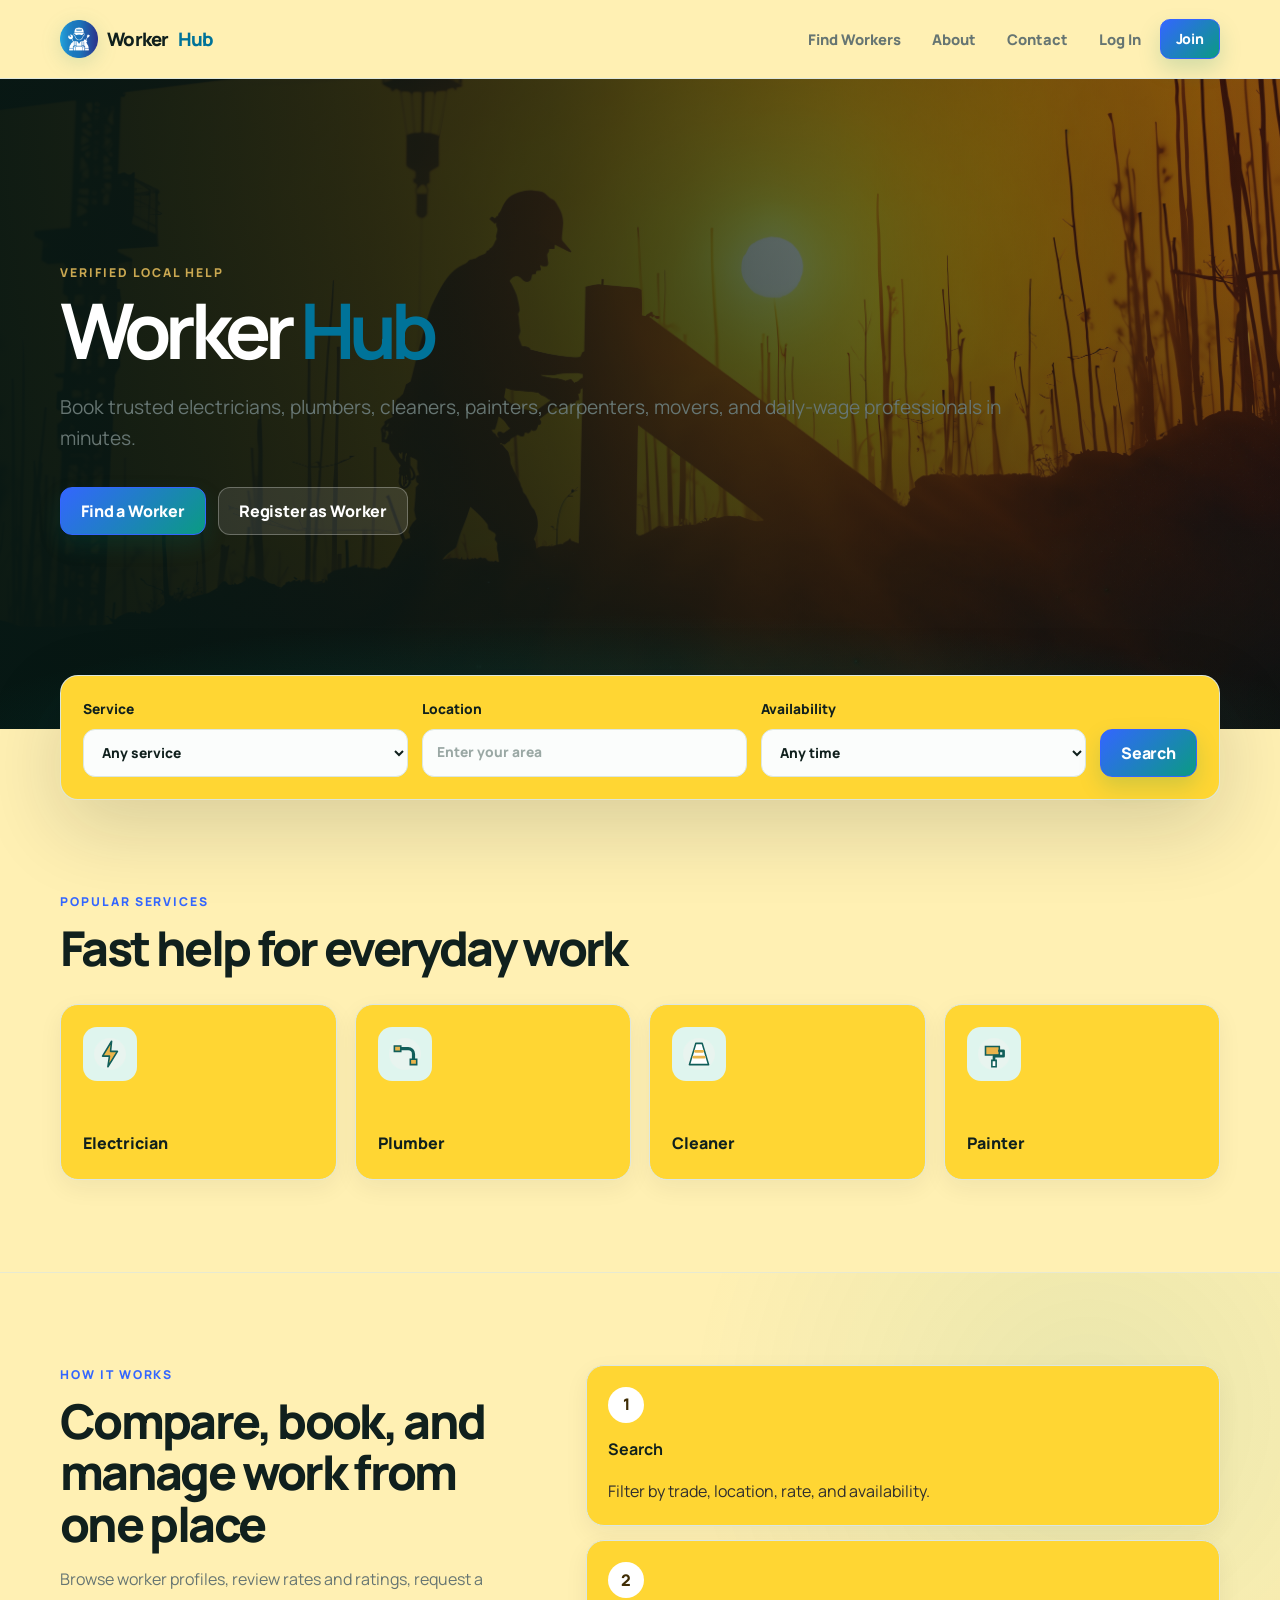
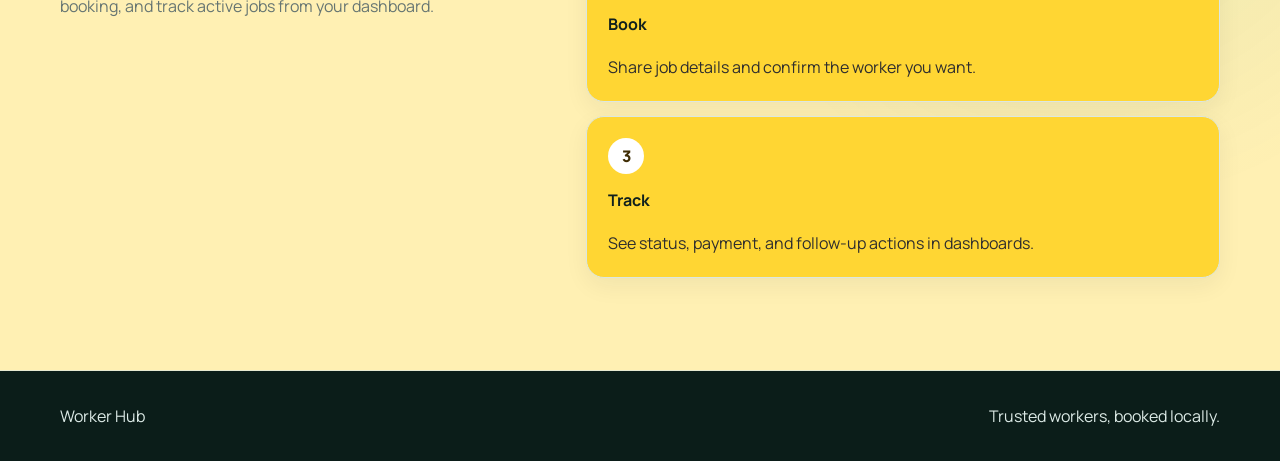
==== index.html @ ec6830d8 "feat: initialize WorkerHub project" ====
<!DOCTYPE html>
<html lang="en">
<head>
  <meta charset="UTF-8">
  <meta name="viewport" content="width=device-width, initial-scale=1.0">
  <title>Worker Hub| Skilled Local Workers</title>
  <link rel="preconnect" href="https://fonts.googleapis.com">
  <link rel="preconnect" href="https://fonts.gstatic.com" crossorigin>
  <link href="https://fonts.googleapis.com/css2?family=Manrope:wght@400;500;600;700;800&family=Plus+Jakarta+Sans:wght@500;600;700;800&display=swap" rel="stylesheet">
  <link rel="stylesheet" href="css/style.css">
  <link rel="stylesheet" href="css/responsive.css">
</head>
<body>
  <header class="site-header">
    <nav class="nav container" aria-label="Primary navigation">
      <a class="brand" href="index.html">
        <img src="assets/icons/logo.png" alt="" class="brand-icon">
        <span>Worker</span><span class="deb">Hub</span>
      </a>
      <button class="nav-toggle" type="button" aria-label="Open navigation" aria-expanded="false">☰</button>
      <div class="nav-links" data-nav-links>
        <a href="workers.html">Find Workers</a>
        <a href="about.html">About</a>
        <a href="contact.html">Contact</a>
        <a href="login.html">Log In</a>
        <a class="btn btn-small" href="register.html">Join</a>
      </div>
    </nav>
  </header>

  <main>
    <section class="hero">
      <div class="hero-media" role="img" aria-label="Skilled professionals ready for local work"></div>
      <div class="hero-content container">
        <p class="eyebrow">Verified local help</p>
        <h1>Worker<span class="gourab"> Hub</span></h1>
        <p>Book trusted electricians, plumbers, cleaners, painters, carpenters, movers, and daily-wage professionals in minutes.</p>
        <div class="hero-actions">
          <a class="btn" href="workers.html">Find a Worker</a>
          <a class="btn btn-secondary" href="register.html">Register as Worker</a>
        </div>
      </div>
    </section>

    <section class="search-band">
      <div class="container search-panel">
        <label>
          Service
          <select id="home-service">
            <option value="">Any service</option>
            <option>Electrician</option>
            <option>Plumber</option>
            <option>Cleaner</option>
            <option>Painter</option>
            <option>Carpenter</option>
          </select>
        </label>
        <label>
          Location
          <input id="home-location" type="text" placeholder="Enter your area">
        </label>
        <label>
          Availability
          <select id="home-availability">
            <option value="">Any time</option>
            <option>Today</option>
            <option>This week</option>
          </select>
        </label>
        <button class="btn" id="home-search" type="button">Search</button>
      </div>
    </section>

    <section class="section container">
      <div class="section-heading">
        <p class="eyebrow">Popular services</p>
        <h2>Fast help for everyday work</h2>
      </div>
      <div class="service-grid">
        <a class="service-card" href="workers.html?service=Electrician"><img src="assets/icons/electrician.svg" alt="">Electrician</a>
        <a class="service-card" href="workers.html?service=Plumber"><img src="assets/icons/plumber.svg" alt="">Plumber</a>
        <a class="service-card" href="workers.html?service=Cleaner"><img src="assets/icons/cleaner.svg" alt="">Cleaner</a>
        <a class="service-card" href="workers.html?service=Painter"><img src="assets/icons/painter.svg" alt="">Painter</a>
      </div>
    </section>

    <section class="section tinted">
      <div class="container split">
        <div>
          <p class="eyebrow">How it works</p>
          <h2>Compare, book, and manage work from one place</h2>
          <p class="muted">Browse worker profiles, review rates and ratings, request a booking, and track active jobs from your dashboard.</p>
        </div>
        <div class="steps">
          <div><span>1</span><strong>Search</strong><p>Filter by trade, location, rate, and availability.</p></div>
          <div><span>2</span><strong>Book</strong><p>Share job details and confirm the worker you want.</p></div>
          <div><span>3</span><strong>Track</strong><p>See status, payment, and follow-up actions in dashboards.</p></div>
        </div>
      </div>
    </section>
  </main>

  <footer class="site-footer">
    <div class="container footer-inner">
      <span>Worker Hub</span>
      <span>Trusted workers, booked locally.</span>
    </div>
  </footer>
  <script src="js/app.js"></script>
</body>
</html>
---- css/style.css ----
/* =========================================================
   WorkerHub — Premium visual system
   ========================================================= */

/* ---------- Design tokens ---------- */
:root {
  --bg: #fff0b3;
  --surface: #ffffff;
  --surface-soft: #f0f7f4;
  --ink: #10201d;
  --muted: #667572;
  --line: #dbe7e2;
  --primary: #3366ff;
  --primary-dark: #056554;
  --primary-soft: #dff5ee;
  --accent: #f4b942;
  --accent-soft: #fff4d8;
  --danger: #b42318;
  --white: #ffffff;
  --shadow-sm: 0 8px 24px rgba(16, 32, 29, 0.06);
  --shadow: 0 18px 50px rgba(16, 32, 29, 0.10);
  --shadow-lg: 0 28px 80px rgba(16, 32, 29, 0.16);
  --radius-sm: 10px;
  --radius: 18px;
  --radius-lg: 28px;
}

/* ---------- Global reset ---------- */
* {
  box-sizing: border-box;
}

html {
  scroll-behavior: smooth;
}

body {
  margin: 0;
  background:
    radial-gradient(circle at 10% 0%, rgba(8, 127, 107, 0.06), transparent 28rem),
    var(--bg);
  color: var(--ink);
  font-family: "Manrope", "Plus Jakarta Sans", Arial, Helvetica, sans-serif;
  line-height: 1.65;
  -webkit-font-smoothing: antialiased;
  text-rendering: optimizeLegibility;
}

::selection {
  background: var(--primary);
  color: var(--white);
}

a {
  color: inherit;
  text-decoration: none;
}

img {
  max-width: 100%;
  display: block;
}

button,
input,
select,
textarea {
  font: inherit;
}

button,
a,
input,
select,
textarea {
  -webkit-tap-highlight-color: transparent;
}

/* ---------- Layout helpers ---------- */
.container {
  width: min(1160px, calc(100% - 40px));
  margin-inline: auto;
}

/* ---------- Header / navigation ---------- */
.site-header {
  position: sticky;
  top: 0;
  z-index: 50;
  background:#fff0b3;
  border-bottom: 1px solid rgba(219, 231, 226, 0.9);
  backdrop-filter: blur(18px) saturate(140%);
  -webkit-backdrop-filter: blur(18px) saturate(140%);
}

.nav {
  min-height: 78px;
  display: flex;
  align-items: center;
  justify-content: space-between;
  gap: 28px;
}

.brand {
  display: inline-flex;
  align-items: center;
  gap: 9px;
  flex: 0 0 auto;
  font-size: 1.16rem;
  font-weight: 900;
  letter-spacing: -0.04em;
}

.brand-icon {
  width: 38px;
  height: 38px;
  object-fit: contain;
  filter: drop-shadow(0 5px 10px rgba(8, 127, 107, 0.15));
}



.nav-links {
  display: flex;
  align-items: center;
  justify-content: flex-end;
  gap: 7px;
  color: var(--muted);
  font-size: 0.92rem;
  font-weight: 800;
}

.nav-links > a:not(.btn) {
  padding: 10px 12px;
  border-radius: 10px;
  transition: color 0.2s ease, background 0.2s ease, transform 0.2s ease;
}

.nav-links > a:not(.btn):hover,
.nav-links > a.active {
  color: var(--primary);
  background: var(--primary-soft);
}

.nav-toggle {
  display: none;
  width: 44px;
  height: 44px;
  border: 1px solid var(--line);
  border-radius: 12px;
  background: var(--surface);
  color: var(--ink);
  cursor: pointer;
  box-shadow: var(--shadow-sm);
}

/* ---------- Buttons ---------- */
.btn {
  display: inline-flex;
  align-items: center;
  justify-content: center;
  min-height: 48px;
  padding: 0 20px;
  border: 1px solid var(--primary);
  border-radius: 12px;
  background: linear-gradient(135deg, var(--primary), #0a9b82);
  color: var(--white);
  font-weight: 900;
  letter-spacing: -0.01em;
  cursor: pointer;
  box-shadow: 0 10px 22px rgba(8, 127, 107, 0.18);
  transition: transform 0.2s ease, box-shadow 0.2s ease, background 0.2s ease;
}

.btn:hover {
  background: linear-gradient(135deg, var(--primary-dark), var(--primary));
  transform: translateY(-2px);
  box-shadow: 0 14px 28px rgba(8, 127, 107, 0.24);
}

.btn:active {
  transform: translateY(0);
}

.btn-secondary {
  background: var(--surface);
  color: var(--primary);
  border-color: var(--line);
  box-shadow: none;
}

.btn-secondary:hover {
  background: var(--primary-soft);
  color: var(--primary-dark);
  border-color: #bfe5da;
  box-shadow: none;
}

.btn-small {
  min-height: 40px;
  padding-inline: 15px;
  border-radius: 10px;
  font-size: 0.88rem;
}

/* ---------- Hero ---------- */
.hero {
  min-height: 650px;
  position: relative;
  display: grid;
  align-items: center;
  overflow: hidden;
  color: var(--white);
}

.hero::after {
  content: "";
  position: absolute;
  inset: auto -10% -180px;
  height: 300px;
  background: radial-gradient(ellipse, rgba(8, 127, 107, 0.30), transparent 68%);
  pointer-events: none;
}

.hero-media {
  position: absolute;
  inset: 0;
  background:
    linear-gradient(90deg, rgba(6, 24, 20, 0.94) 0%, rgba(6, 24, 20, 0.74) 43%, rgba(6, 24, 20, 0.28) 100%),
    linear-gradient(180deg, rgba(4, 15, 13, 0.10), rgba(4, 15, 13, 0.40)),
    url("../assets/images/illustration-construction-site.jpg") center/cover no-repeat;
  transform: scale(1.02);
}

.hero-content {
  position: relative;
  z-index: 2;
  padding: 110px 0 120px;
}

.hero h1 {
  margin: 0;
  max-width: 760px;
  font-size: clamp(3rem, 6vw, 5rem);
  line-height: 0.97;
  letter-spacing: -0.075em;
  font-weight: 700;
}
.deb,
.gourab {
  color:  #007399;
}

.hero p:not(.eyebrow) {
  max-width: 1000px;
  margin: 24px 0 0;
  color: #667572;
  font-size: clamp(1rem, 2vw, 1.2rem);
}

.hero-actions {
  display: flex;
  gap: 12px;
  flex-wrap: wrap;
  margin-top: 32px;
}

.hero .btn-secondary {
  color: var(--white);
  background: rgba(255, 255, 255, 0.10);
  border-color: rgba(255, 255, 255, 0.28);
  backdrop-filter: blur(10px);
}

.hero .btn-secondary:hover {
  color: var(--white);
  background: rgba(255, 255, 255, 0.18);
  border-color: rgba(255, 255, 255, 0.45);
}

/* ---------- Typography ---------- */
.eyebrow {
  margin: 0 0 10px;
  color: var(--primary);
  font-size: 0.76rem;
  font-weight: 900;
  letter-spacing: 0.16em;
  text-transform: uppercase;
}

.hero .eyebrow {
  color: #caa851;
}

.muted {
  color: var(--muted);
}

.section-heading {
  max-width: 720px;
  margin-bottom: 30px;
}

.section-heading h2,
.split h2,
.prose h1,
.page-title h1,
.form-layout h1,
.dashboard h1 {
  margin: 0;
  font-size: clamp(2rem, 4vw, 3rem);
  line-height: 1.08;
  letter-spacing: -0.055em;
  font-weight: 900;
}


/* ---------- Home search ---------- */
.search-band {
  position: relative;
  z-index: 10;
  margin-top: -54px;
}

.search-panel {
  display: grid;
  grid-template-columns: 1fr 1fr 1fr auto;
  gap: 14px;
  align-items: end;
  padding: 22px;
  background: #ffd633;
  border: 1px solid rgba(219, 231, 226, 0.95);
  border-radius: var(--radius);
  box-shadow: var(--shadow-lg);
}

label {
  display: grid;
  gap: 8px;
  color: var(--ink);
  font-size: 0.86rem;
  font-weight: 900;
}

input,
select,
textarea {
  width: 100%;
  min-height: 48px;
  padding: 11px 14px;
  border: 1px solid var(--line);
  border-radius: 12px;
  outline: none;
  background: #fbfdfc;
  color: var(--ink);
  transition: border-color 0.2s ease, box-shadow 0.2s ease, background 0.2s ease;
}

input::placeholder,
textarea::placeholder {
  color: #9aa8a4;
}

input:focus,
select:focus,
textarea:focus {
  border-color: #69bca9;
  background: var(--white);
  box-shadow: 0 0 0 4px rgba(8, 127, 107, 0.10);
}

textarea {
  min-height: 140px;
  resize: vertical;
}

/* ---------- Sections ---------- */
.section {
  padding: 92px 0;
}

.tinted {
  background:
    radial-gradient(circle at 85% 20%, rgba(8, 127, 107, 0.09), transparent 25rem),
    #fff0b3;
  border-top: 1px solid rgba(219, 231, 226, 0.65);
  border-bottom: 1px solid rgba(219, 231, 226, 0.65);
}

/* ---------- Service cards ---------- */
.service-grid {
  display: grid;
  grid-template-columns: repeat(4, 1fr);
  gap: 18px;
}

.service-card {
  min-height: 176px;
  padding: 22px;
  border: 1px solid var(--line);
  border-radius: var(--radius);
  background: linear-gradient(145deg, #ffd633, #ffd633);
  display: grid;
  align-content: space-between;
  gap: 24px;
  font-weight: 900;
  box-shadow: var(--shadow-sm);
  transition: transform 0.25s ease, border-color 0.25s ease, box-shadow 0.25s ease;
}

.service-card:hover {
  transform: translateY(-6px);
  border-color: #a9d9cc;
  box-shadow: var(--shadow);
}

.service-card img {
  width: 54px;
  height: 54px;
  padding: 10px;
  border-radius: 14px;
  background: var(--primary-soft);
}

/* ---------- How-it-works ---------- */
.split {
  display: grid;
  grid-template-columns: 0.85fr 1.15fr;
  gap: 58px;
  align-items: start;
}

.steps {
  display: grid;
  gap: 14px;
}

.steps div,
.value-grid div {
  padding: 21px;
  border: 1px solid var(--line);
  border-radius: var(--radius);
  background: #ffd633;
  box-shadow: var(--shadow-sm);
  transition: transform 0.2s ease, box-shadow 0.2s ease;
}

.steps div:hover,
.value-grid div:hover {
  transform: translateY(-3px);
  box-shadow: var(--shadow);
}

.steps span {
  width: 36px;
  height: 36px;
  display: inline-grid;
  place-items: center;
  margin-bottom: 13px;
  border-radius: 50%;
  background: white;
  color: #3f2d05;
  font-weight: 900;
}

.steps strong {
  display: block;
  font-size: 1rem;
}

.steps p {
  margin-bottom: 0;
  color: rgb(47, 46, 46);
}

/* ---------- Generic pages / forms ---------- */
.page {
  padding: 64px 0 92px;
}

.page-title {
  margin-bottom: 30px;
}

.form-layout {
  display: grid;
  grid-template-columns: 0.8fr 1.2fr;
  gap: 56px;
  align-items: start;
}

.form-card {
  display: grid;
  gap: 18px;
  padding: 28px;
  border: 1px solid var(--line);
  border-radius: var(--radius);
  background: #fff0b3;
  box-shadow: var(--shadow);
}

.form-card .btn {
  width: 100%;
}

.form-row {
  display: grid;
  grid-template-columns: 1fr 1fr;
  gap: 14px;
}

.form-message {
  min-height: 24px;
  margin: 0;
  font-weight: 800;
  color: var(--primary);
}

.auth-page {
  min-height: 100vh;
  display: grid;
  place-items: center;
  padding: 32px 0;
  background:
    radial-gradient(circle at 20% 15%, rgba(8, 127, 107, 0.15), transparent 85rem),
    linear-gradient(rgba(114, 148, 215, 0.88), rgba(79, 132, 238, 0.88)),
    url("../assets/images/portrait-engineers-work-hours-job-site.jpg") center/cover no-repeat;
}

.auth-shell {
  width: min(460px, calc(100% - 32px));
  display: grid;
  gap: 18px;
}

.auth-shell > .brand {
  justify-self: center;
  font-size: 1.3rem;
}

.auth-card h1 {
  margin: 0;
}

.prose {
  max-width: 920px;
}

.prose > p {
  font-size: 1.08rem;
  color: var(--muted);
}

.value-grid {
  display: grid;
  grid-template-columns: repeat(3, 1fr);
  gap: 18px;
  margin-top: 32px;
}

.value-grid strong {
  font-size: 1.05rem;
}

.value-grid p {
  margin-bottom: 0;
  color: var(--muted);
}

/* ---------- Footer ---------- */
.site-footer {
  padding: 32px 0;
  background: #0b1d19;
  color: #dceae6;
}

.footer-inner {
  display: flex;
  justify-content: space-between;
  gap: 16px;
  flex-wrap: wrap;
}

/* ---------- Motion / accessibility ---------- */
@media (prefers-reduced-motion: no-preference) {
  .hero-content {
    animation: heroIn 0.7s ease both;
  }
}

@keyframes heroIn {
  from {
    opacity: 0;
    transform: translateY(18px);
  }
  to {
    opacity: 1;
    transform: translateY(0);
  }
}

:focus-visible {
  outline: 3px solid rgba(244, 185, 66, 0.75);
  outline-offset: 3px;
}
---- css/responsive.css ----
/* =========================================================
   WorkerHub — responsive layout enhancements
   ========================================================= */

/* ---------- Tablet ---------- */
@media (max-width: 960px) {
  .container {
    width: min(100% - 32px, 1160px);
  }

  .nav-toggle {
    display: inline-grid;
    place-items: center;
  }

  .nav-links {
    position: absolute;
    top: calc(100% + 10px);
    left: 16px;
    right: 16px;
    display: none;
    padding: 12px;
    border: 1px solid var(--line);
    border-radius: 16px;
    background: rgba(255, 255, 255, 0.98);
    box-shadow: var(--shadow-lg);
  }

  .nav-links.open {
    display: grid;
    justify-items: stretch;
  }

  .nav-links > a {
    width: 100%;
  }

  .nav-links > .btn {
    margin-top: 4px;
  }

  .hero {
    min-height: 600px;
  }

  .search-panel,
  .split,
  .form-layout,
  .workers-layout,
  .detail-shell,
  .dashboard-grid {
    grid-template-columns: 1fr;
  }

  .search-panel {
    grid-template-columns: repeat(2, 1fr);
  }

  .search-panel .btn {
    width: 100%;
  }

  .filters {
    position: static;
  }

  .service-grid {
    grid-template-columns: repeat(2, 1fr);
  }

  .worker-grid {
    grid-template-columns: repeat(2, minmax(0, 1fr));
  }

  .metrics {
    grid-template-columns: repeat(3, 1fr);
  }

  .form-layout {
    gap: 28px;
  }
}

/* ---------- Mobile ---------- */
@media (max-width: 640px) {
  .container {
    width: min(100% - 24px, 1160px);
  }

  .nav {
    min-height: 70px;
  }

  .brand {
    font-size: 1.05rem;
  }

  .brand-icon {
    width: 34px;
    height: 34px;
  }

  .hero {
    min-height: 570px;
  }

  .hero-media {
    background:
      linear-gradient(180deg, rgba(6, 24, 20, 0.60), rgba(6, 24, 20, 0.92)),
      url("../assets/images/illustration-construction-site.jpg") center/cover no-repeat;
  }

  .hero-content {
    padding: 88px 0 100px;
  }

  .hero h1 {
    font-size: clamp(3rem, 17vw, 4.8rem);
  }

  .hero p:not(.eyebrow) {
    font-size: 0.98rem;
  }

  .hero-actions {
    display: grid;
    grid-template-columns: 1fr;
  }

  .hero-actions .btn {
    width: 100%;
  }

  .search-band {
    margin-top: -34px;
  }

  .search-panel {
    grid-template-columns: 1fr;
    padding: 16px;
    border-radius: 16px;
  }

  .section {
    padding: 64px 0;
  }

  .section-heading h2,
  .split h2,
  .prose h1,
  .page-title h1,
  .form-layout h1,
  .dashboard h1 {
    font-size: 2rem;
  }

  .service-grid,
  .value-grid,
  .metrics,
  .worker-grid,
  .form-row {
    grid-template-columns: 1fr;
  }

  .service-card {
    min-height: 145px;
  }

  .split {
    gap: 30px;
  }

  .page {
    padding: 46px 0 68px;
  }

  .form-card {
    padding: 20px;
    border-radius: 16px;
  }

  .list-toolbar,
  .dashboard-head,
  .footer-inner {
    align-items: stretch;
    flex-direction: column;
  }

  .list-toolbar select {
    width: 100%;
  }

  .worker-meta {
    grid-template-columns: 1fr;
  }
}

/* ---------- Very small screens ---------- */
@media (max-width: 380px) {
  .hero h1 {
    font-size: 2.75rem;
  }

  .hero-content {
    padding-top: 72px;
  }

  .section-heading h2,
  .split h2,
  .prose h1,
  .page-title h1,
  .form-layout h1,
  .dashboard h1 {
    font-size: 1.75rem;
  }
}
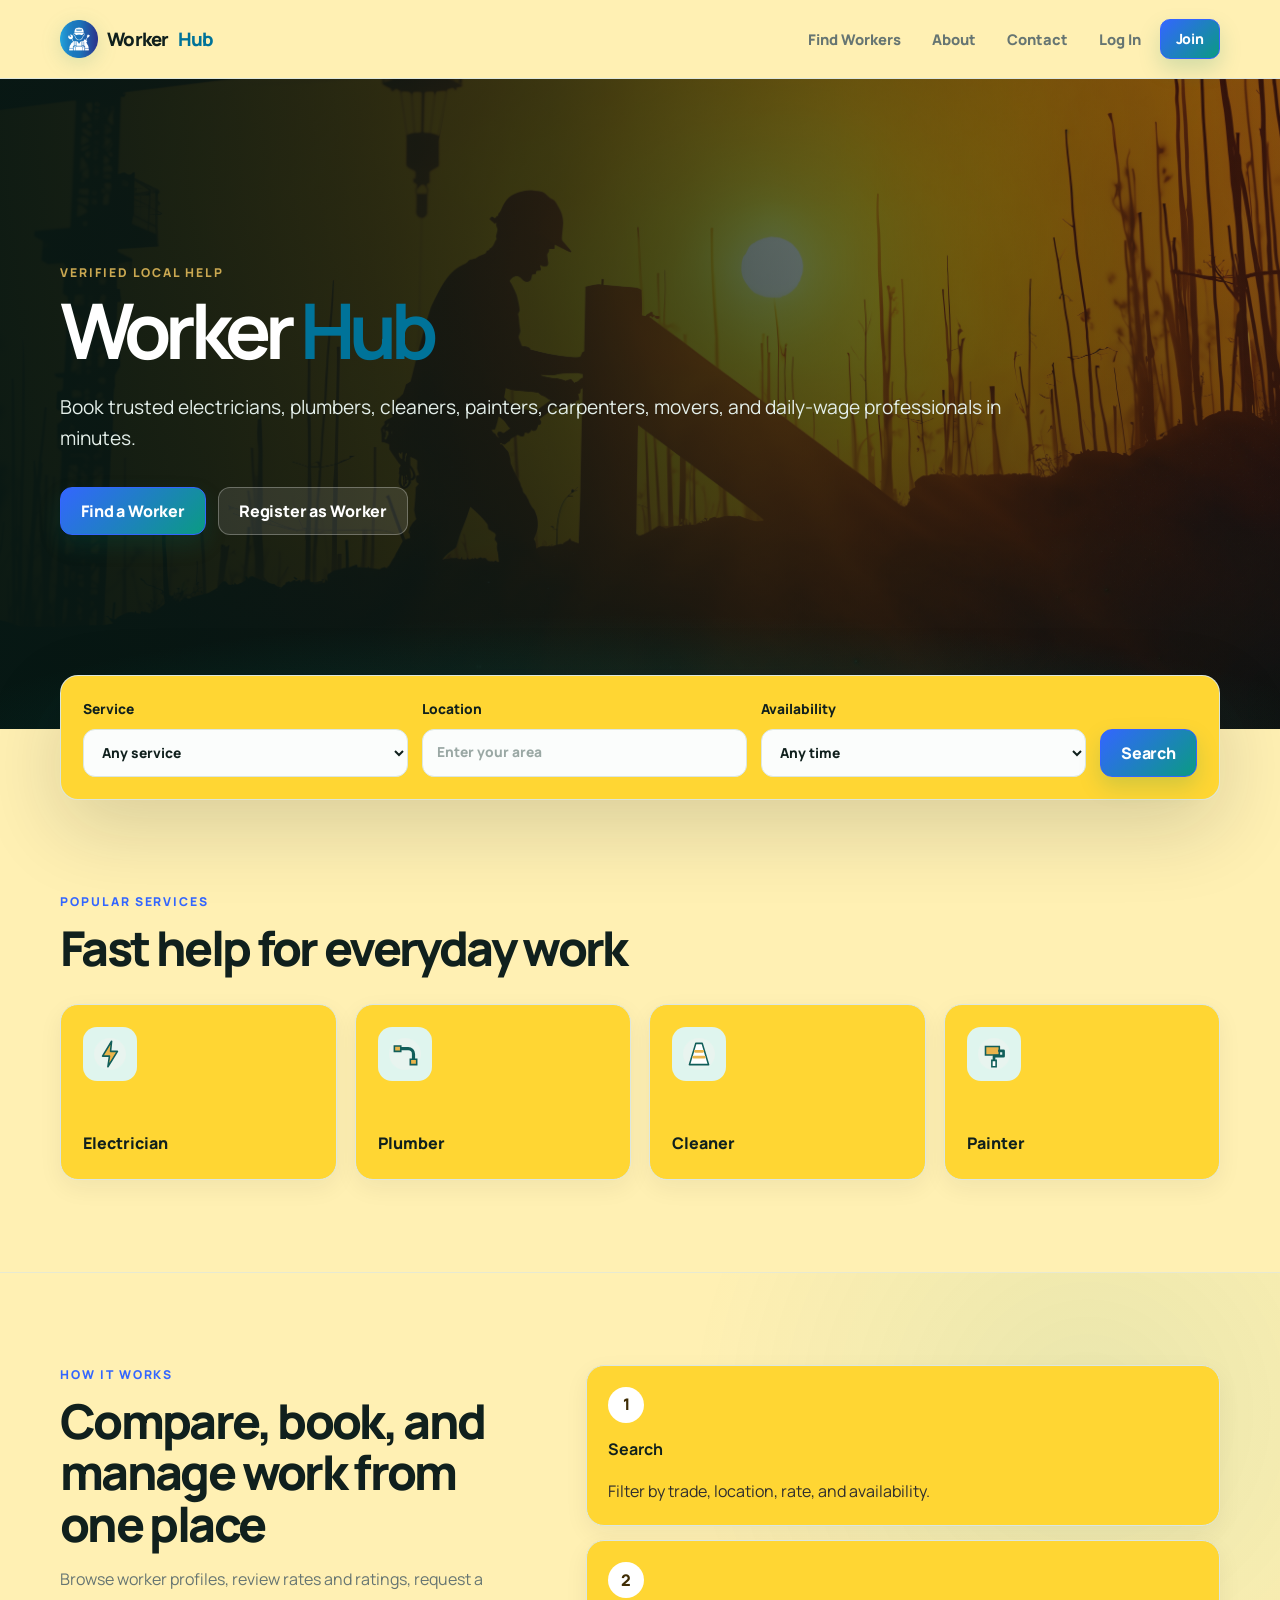
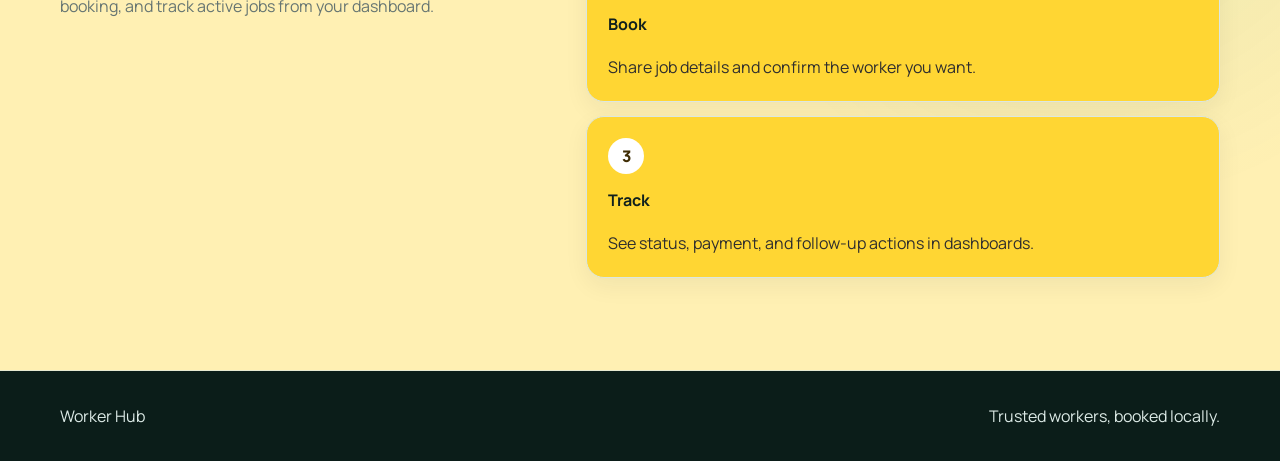
==== commit db9bf2e4: "feat: connect home search availability and keyboard submission" ====
--- a/index.html
+++ b/index.html
@@ -3,14 +3,18 @@
 <head>
   <meta charset="UTF-8">
   <meta name="viewport" content="width=device-width, initial-scale=1.0">
-  <title>Worker Hub| Skilled Local Workers</title>
+  <title>Worker Hub | Skilled Local Workers</title>
   <link rel="preconnect" href="https://fonts.googleapis.com">
   <link rel="preconnect" href="https://fonts.gstatic.com" crossorigin>
   <link href="https://fonts.googleapis.com/css2?family=Manrope:wght@400;500;600;700;800&family=Plus+Jakarta+Sans:wght@500;600;700;800&display=swap" rel="stylesheet">
   <link rel="stylesheet" href="css/style.css">
   <link rel="stylesheet" href="css/responsive.css">
+  <meta name="author" content="Deb Gourab Biswas">
+  <meta name="description" content="Worker Hub frontend demo: discover local services, compare worker profiles and manage booking requests.">
+  <link rel="icon" href="assets/icons/logo.png" type="image/png">
 </head>
 <body>
+  <a class="skip-link" href="#main-content">Skip to content</a>
   <header class="site-header">
     <nav class="nav container" aria-label="Primary navigation">
       <a class="brand" href="index.html">
@@ -28,7 +32,7 @@
     </nav>
   </header>
 
-  <main>
+  <main id="main-content" tabindex="-1">
     <section class="hero">
       <div class="hero-media" role="img" aria-label="Skilled professionals ready for local work"></div>
       <div class="hero-content container">
@@ -43,7 +47,7 @@
     </section>
 
     <section class="search-band">
-      <div class="container search-panel">
+      <form class="container search-panel" id="home-search-form">
         <label>
           Service
           <select id="home-service">
@@ -53,6 +57,7 @@
             <option>Cleaner</option>
             <option>Painter</option>
             <option>Carpenter</option>
+            <option>Mover</option>
           </select>
         </label>
         <label>
@@ -67,8 +72,8 @@
             <option>This week</option>
           </select>
         </label>
-        <button class="btn" id="home-search" type="button">Search</button>
-      </div>
+        <button class="btn" id="home-search" type="submit">Search</button>
+      </form>
     </section>
 
     <section class="section container">
--- a/css/style.css
+++ b/css/style.css
@@ -254,7 +254,7 @@
 .hero p:not(.eyebrow) {
   max-width: 1000px;
   margin: 24px 0 0;
-  color: #667572;
+  color: #e3eee9;
   font-size: clamp(1rem, 2vw, 1.2rem);
 }
 
@@ -603,3 +603,13 @@
   outline: 3px solid rgba(244, 185, 66, 0.75);
   outline-offset: 3px;
 }
+
+/* Keyboard navigation */
+.skip-link { position: fixed; top: 8px; left: 8px; z-index: 100; padding: 12px; background: white; color: #10201d; transform: translateY(-150%); }
+.skip-link:focus { transform: translateY(0); }
+
+/* Respect motion preferences across all components. */
+@media (prefers-reduced-motion: reduce) {
+  html { scroll-behavior: auto; }
+  *, *::before, *::after { animation: none !important; transition: none !important; }
+}
--- a/css/responsive.css
+++ b/css/responsive.css
@@ -214,3 +214,9 @@
     font-size: 1.75rem;
   }
 }
+
+/* Allow content to shrink within grid and flex tracks. */
+.workers-layout > *, .detail-shell > *, .dashboard-grid > *, .worker-top > div { min-width: 0; }
+.worker-card, .job-card, .profile-content { overflow-wrap: anywhere; }
+input[type="checkbox"] { width: 18px; min-height: 18px; }
+@media (max-width: 640px) { input, select, textarea { font-size: 16px; } .profile-content { padding: 20px; } }
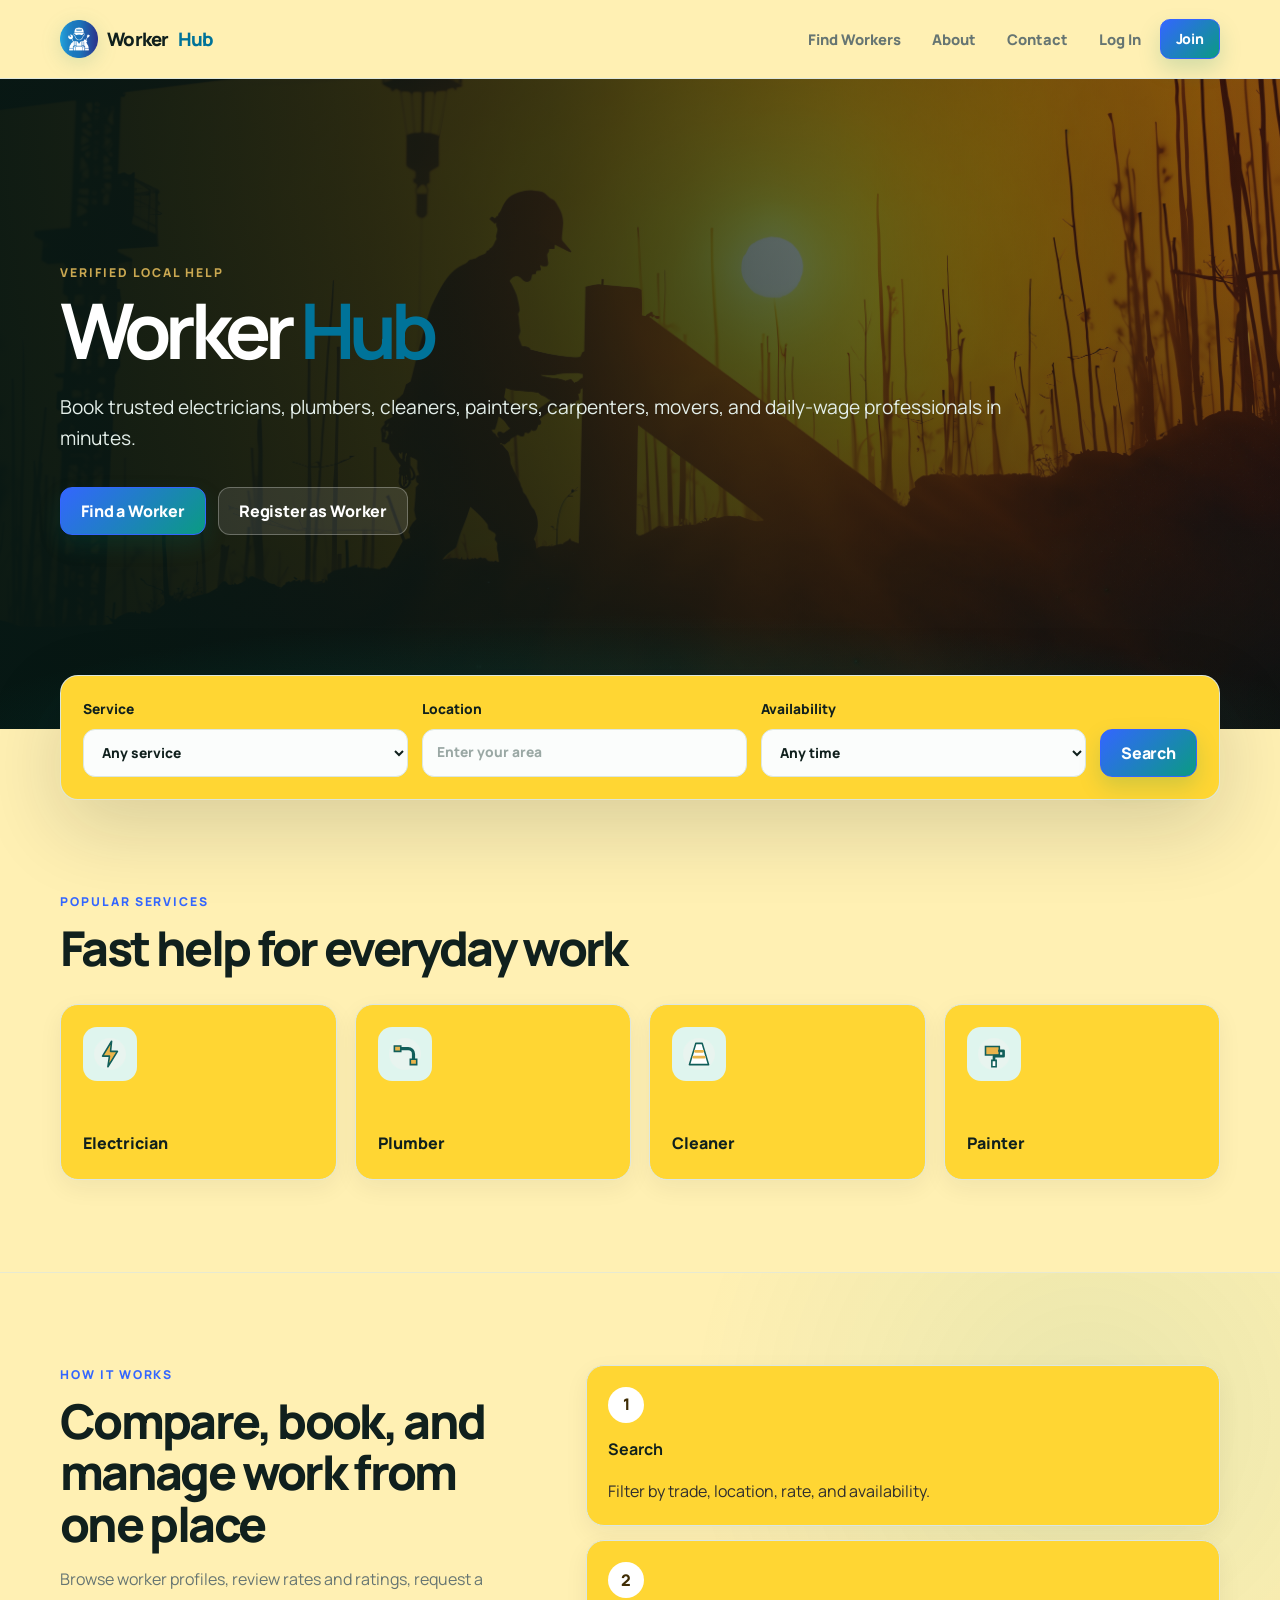
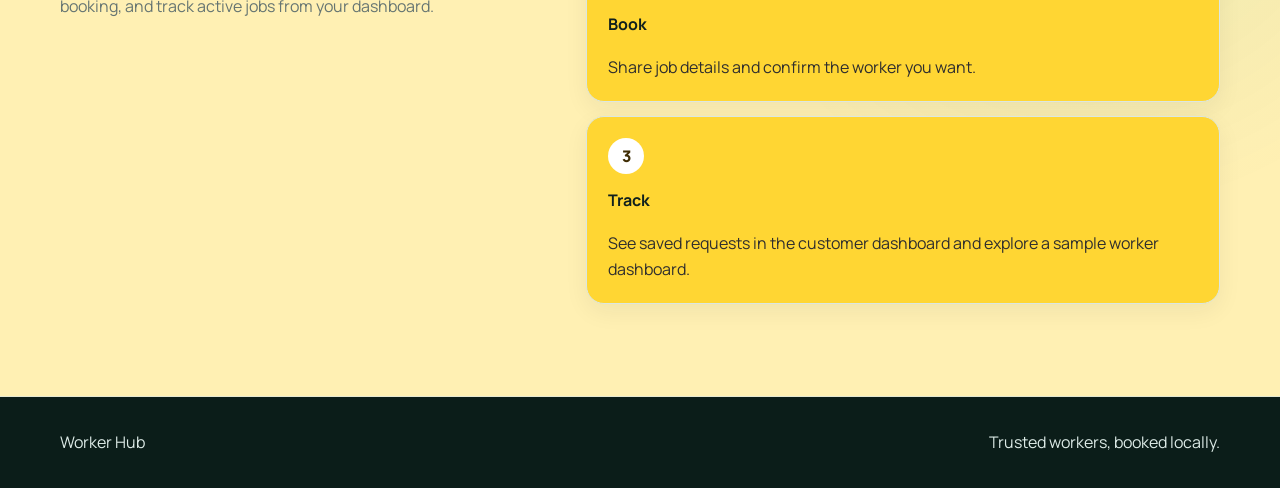
==== commit 1cb74813: "fix: disclose simulated account contact and dashboard workflows" ====
--- a/index.html
+++ b/index.html
@@ -99,7 +99,7 @@
         <div class="steps">
           <div><span>1</span><strong>Search</strong><p>Filter by trade, location, rate, and availability.</p></div>
           <div><span>2</span><strong>Book</strong><p>Share job details and confirm the worker you want.</p></div>
-          <div><span>3</span><strong>Track</strong><p>See status, payment, and follow-up actions in dashboards.</p></div>
+          <div><span>3</span><strong>Track</strong><p>See saved requests in the customer dashboard and explore a sample worker dashboard.</p></div>
         </div>
       </div>
     </section>
